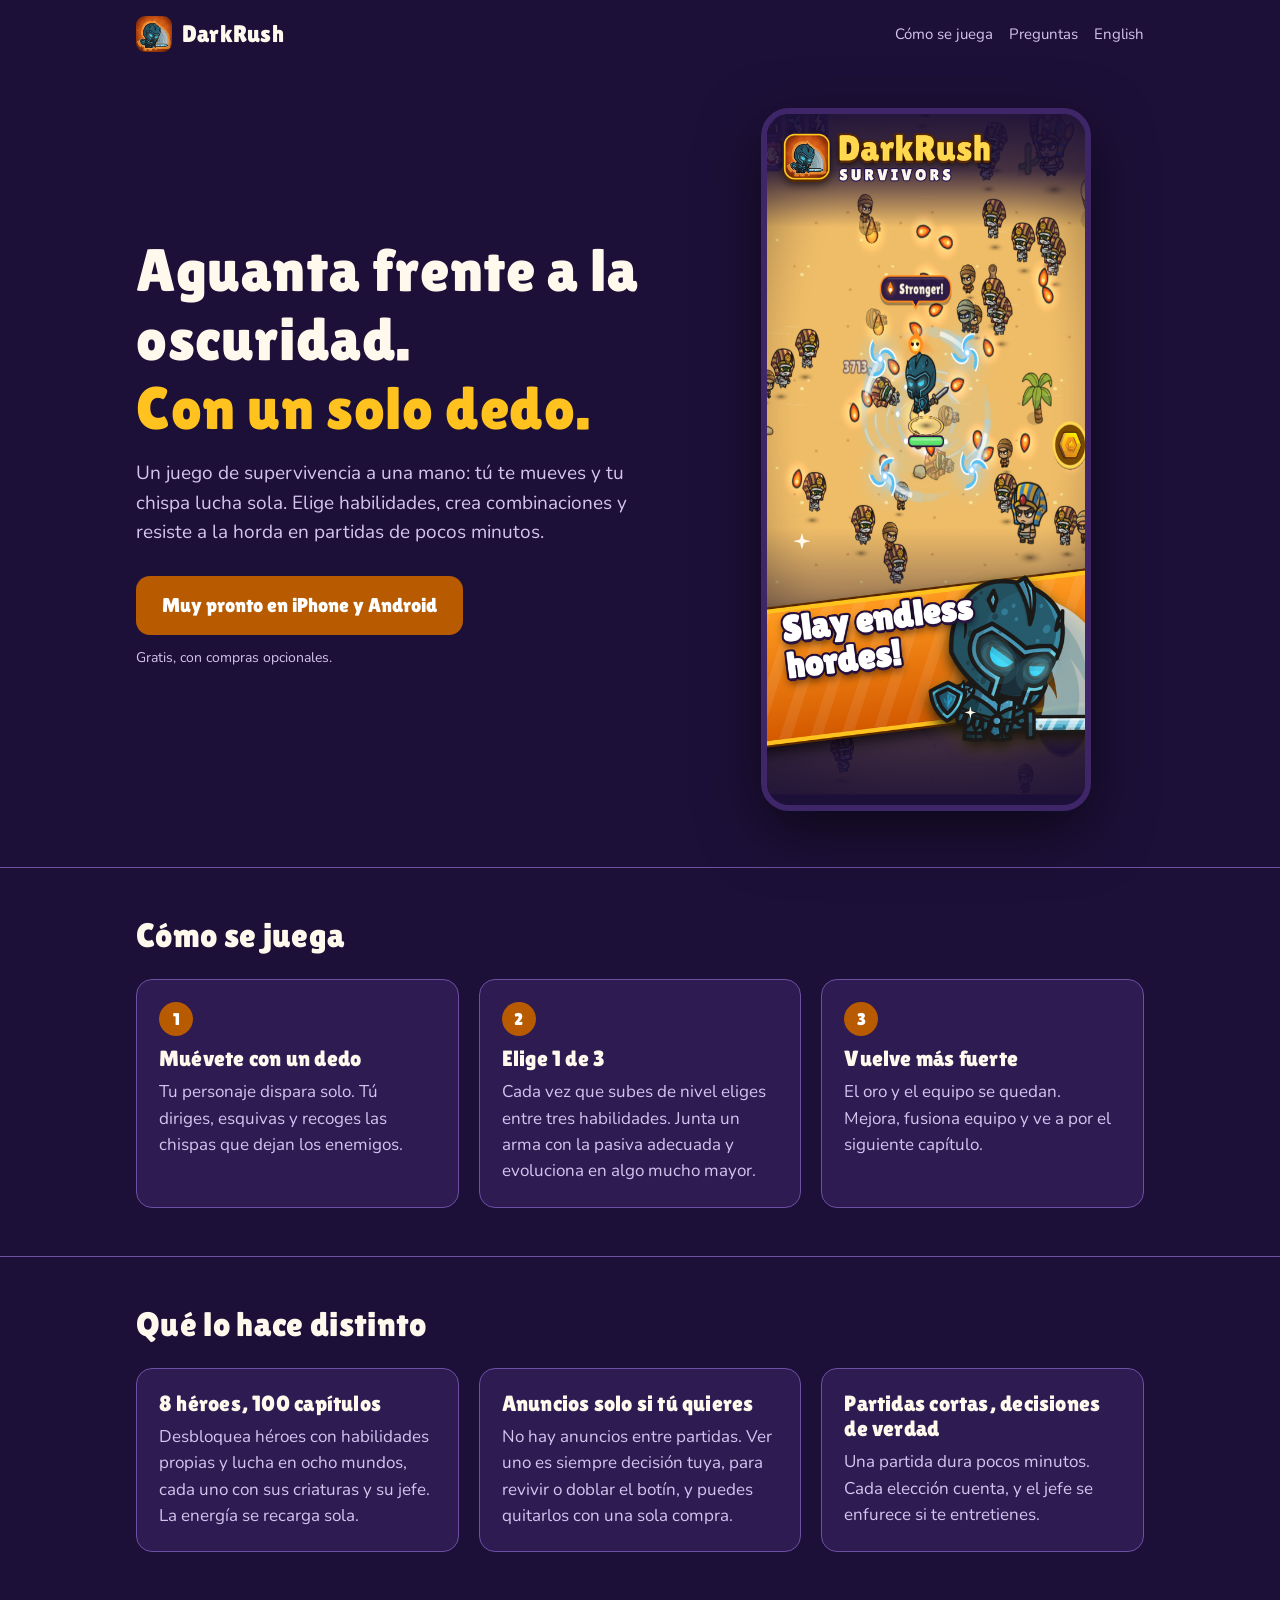
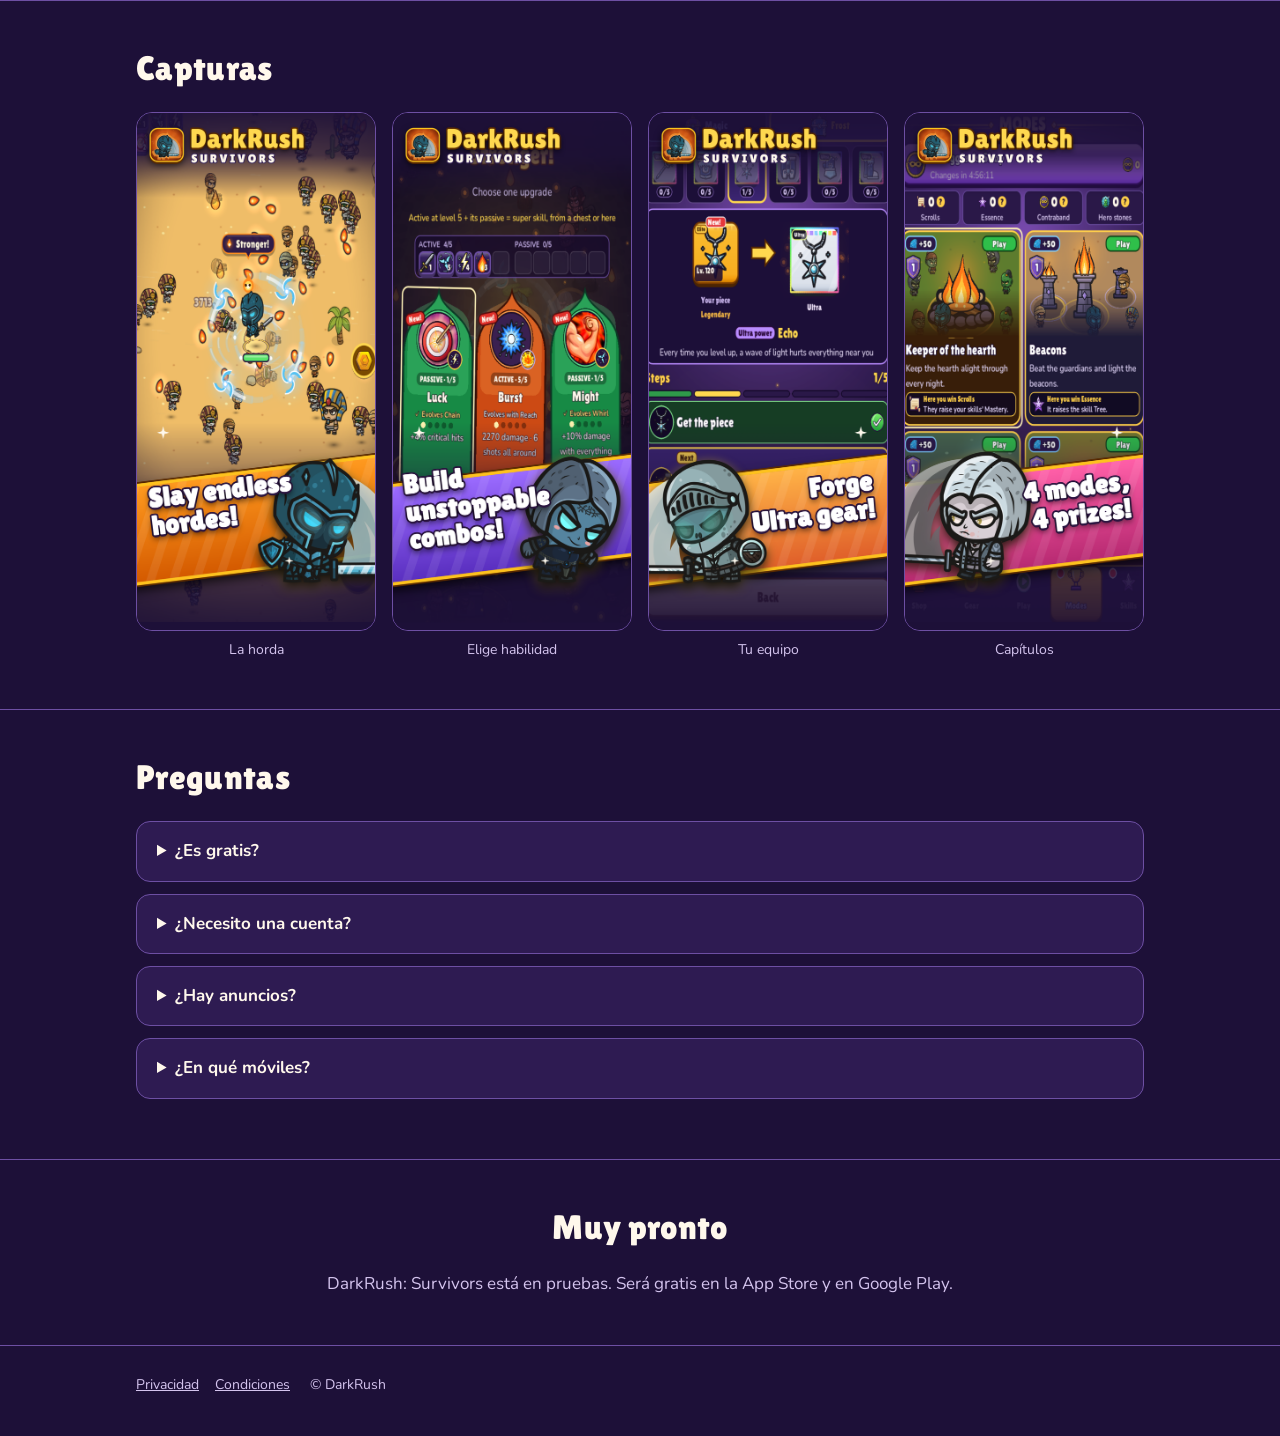
==== es/index.html @ 9c9f2707 "DarkRush: Survivors website: home, privacy policy and terms (English and Spanish), support contact." ====
<!doctype html>
<html lang="es">
<head>
<meta charset="utf-8">
<meta name="viewport" content="width=device-width, initial-scale=1">
<title>DarkRush: Survivors</title>
<meta name="description" content="Un juego de supervivencia a una mano. Esquiva, hazte más fuerte y resiste a la horda en 100 capítulos con 8 héroes por desbloquear.">
<meta name="theme-color" content="#1d1038">
<meta property="og:title" content="DarkRush: Survivors">
<meta property="og:description" content="Un juego de supervivencia a una mano. Esquiva, hazte más fuerte y resiste a la horda en 100 capítulos con 8 héroes por desbloquear.">
<link rel="icon" href="../img/icon-192.png">
<link rel="apple-touch-icon" href="../img/icon-192.png">
<link rel="preconnect" href="https://fonts.googleapis.com"><link rel="preconnect" href="https://fonts.gstatic.com" crossorigin><link href="https://fonts.googleapis.com/css2?family=Lilita+One&family=Nunito:wght@400;700&display=swap" rel="stylesheet">
<link rel="stylesheet" href="../style.css">
</head>
<body>
<header class="wrap top">
<a class="brand" href="index.html"><img src="../img/icon-192.png" alt="" width="36" height="36">DarkRush</a>
<nav><a class="hide-sm" href="index.html#how">Cómo se juega</a><a class="hide-sm" href="index.html#faq">Preguntas</a><a href="../index.html" lang="en">English</a></nav>
</header>
<main>
<div class="wrap hero">
  <div>
    <h1>Aguanta frente a la oscuridad.<br><em>Con un solo dedo.</em></h1>
    <p class="lead">Un juego de supervivencia a una mano: tú te mueves y tu chispa lucha sola. Elige habilidades, crea combinaciones y resiste a la horda en partidas de pocos minutos.</p>
    <a class="btn" href="#soon">Muy pronto en iPhone y Android</a>
    <p class="note">Gratis, con compras opcionales.</p>
  </div>
  <div class="phone"><img src="../img/run.png" alt="La horda" width="360" height="640"></div>
</div>
<section id="how"><div class="wrap"><h2>Cómo se juega</h2><div class="grid3"><div class="card"><span class=num>1</span><h3>Muévete con un dedo</h3><p>Tu personaje dispara solo. Tú diriges, esquivas y recoges las chispas que dejan los enemigos.</p></div><div class="card"><span class=num>2</span><h3>Elige 1 de 3</h3><p>Cada vez que subes de nivel eliges entre tres habilidades. Junta un arma con la pasiva adecuada y evoluciona en algo mucho mayor.</p></div><div class="card"><span class=num>3</span><h3>Vuelve más fuerte</h3><p>El oro y el equipo se quedan. Mejora, fusiona equipo y ve a por el siguiente capítulo.</p></div></div></div></section>
<section id="why"><div class="wrap"><h2>Qué lo hace distinto</h2><div class="grid3"><div class="card"><h3>8 héroes, 100 capítulos</h3><p>Desbloquea héroes con habilidades propias y lucha en ocho mundos, cada uno con sus criaturas y su jefe. La energía se recarga sola.</p></div><div class="card"><h3>Anuncios solo si tú quieres</h3><p>No hay anuncios entre partidas. Ver uno es siempre decisión tuya, para revivir o doblar el botín, y puedes quitarlos con una sola compra.</p></div><div class="card"><h3>Partidas cortas, decisiones de verdad</h3><p>Una partida dura pocos minutos. Cada elección cuenta, y el jefe se enfurece si te entretienes.</p></div></div></div></section>
<section id="shots"><div class="wrap"><h2>Capturas</h2><div class="shots"><figure><img src="../img/run.png" alt="La horda" loading="lazy" width="360" height="640"><figcaption>La horda</figcaption></figure><figure><img src="../img/skills.png" alt="Elige habilidad" loading="lazy" width="360" height="640"><figcaption>Elige habilidad</figcaption></figure><figure><img src="../img/gear.png" alt="Tu equipo" loading="lazy" width="360" height="640"><figcaption>Tu equipo</figcaption></figure><figure><img src="../img/lobby.png" alt="Capítulos" loading="lazy" width="360" height="640"><figcaption>Capítulos</figcaption></figure></div></div></section>
<section id="faq"><div class="wrap"><h2>Preguntas</h2><details><summary>¿Es gratis?</summary><p>Sí. Hay compras opcionales: gemas y una compra única que quita los anuncios.</p></details><details><summary>¿Necesito una cuenta?</summary><p>No. Tu progreso se guarda en el móvil, con una copia anónima. Puedes borrarlo desde Ajustes cuando quieras.</p></details><details><summary>¿Hay anuncios?</summary><p>Solo si decides ver uno, para revivir o doblar el botín. Entre partidas no salta nada.</p></details><details><summary>¿En qué móviles?</summary><p>iPhone (iOS 14 o posterior) y Android.</p></details></div></section>
<section id="soon" class="cta"><div class="wrap"><h2>Muy pronto</h2><p class="lead" style="margin:0 auto;color:var(--muted)">DarkRush: Survivors está en pruebas. Será gratis en la App Store y en Google Play.</p></div></section>
</main>
<footer><div class="wrap">
<a href="privacidad.html">Privacidad</a><a href="condiciones.html">Condiciones</a>
<span>© DarkRush</span>
</div></footer>
</body>
</html>
---- style.css ----
:root { --bg:#1d1038; --surface:#2e1b52; --raised:#3e2668; --border:#6d4fa3;
  --text:#fff8ec; --muted:#d4c4ee; --accent:#ffc21e; --accent-strong:#b85a00;
  --on-accent:#ffffff; --gold:#f5c84c; --focus:#fff1b8; }
* { box-sizing:border-box; }
html { -webkit-text-size-adjust:100%; }
body { margin:0; background:var(--bg); color:var(--text); font:17px/1.55 Nunito, system-ui, -apple-system, "Segoe UI", sans-serif; }
h1, h2, h3, .brand { font-family:"Lilita One", system-ui, sans-serif; font-weight:400; letter-spacing:.01em; line-height:1.15; }
a { color:var(--accent); }
a:focus-visible, .btn:focus-visible { outline:3px solid var(--focus); outline-offset:3px; }
.wrap { max-width:1040px; margin:0 auto; padding:0 16px; }
header.top { display:flex; align-items:center; justify-content:space-between; gap:16px; padding-top:16px; padding-bottom:16px; }
.brand { display:flex; align-items:center; gap:10px; font-size:24px; color:var(--text); text-decoration:none; }
.brand img { width:36px; height:36px; border-radius:9px; }
nav a { color:var(--muted); text-decoration:none; margin-left:16px; font-size:15px; }
.hero { display:grid; grid-template-columns:1.1fr .9fr; gap:40px; align-items:center; padding-top:40px; padding-bottom:56px; }
.hero h1 { font-size:clamp(36px, 6vw, 60px); margin:0 0 16px; }
.hero h1 em { color:var(--accent); font-style:normal; }
.hero p.lead { color:var(--muted); font-size:19px; margin:0 0 28px; max-width:34em; }
.btn { display:inline-block; background:var(--accent-strong); color:var(--on-accent); padding:14px 26px; border-radius:14px;
  font-family:"Lilita One", system-ui, sans-serif; font-size:20px; text-decoration:none; }
.note { color:var(--muted); font-size:14px; margin-top:12px; }
.phone { border-radius:28px; border:6px solid var(--raised); overflow:hidden; max-width:330px; margin:0 auto;
  box-shadow:0 20px 60px #0008; }
.phone img { display:block; width:100%; height:auto; }
section { padding:48px 0; border-top:1px solid var(--border); }
section h2 { font-size:34px; margin:0 0 24px; }
.grid3 { display:grid; grid-template-columns:repeat(3, 1fr); gap:20px; }
.card { background:var(--surface); border:1px solid var(--border); border-radius:16px; padding:22px; }
.card h3 { margin:0 0 8px; font-size:22px; }
.card p { margin:0; color:var(--muted); }
.num { display:inline-grid; place-items:center; width:34px; height:34px; border-radius:50%; background:var(--accent-strong);
  color:var(--on-accent); font-family:"Lilita One", sans-serif; margin-bottom:10px; }
.shots { display:grid; grid-template-columns:repeat(4, 1fr); gap:16px; }
.shots figure { margin:0; }
.shots img { width:100%; height:auto; border-radius:16px; border:1px solid var(--border); display:block; }
.shots figcaption { color:var(--muted); font-size:14px; margin-top:8px; text-align:center; }
details { background:var(--surface); border:1px solid var(--border); border-radius:14px; padding:16px 20px; margin-bottom:12px; }
summary { cursor:pointer; font-weight:700; }
details p { color:var(--muted); margin:10px 0 0; }
.cta { text-align:center; }
footer { border-top:1px solid var(--border); padding:28px 0 40px; color:var(--muted); font-size:14px; }
footer a { color:var(--muted); margin-right:16px; }
article.legal { max-width:760px; padding:24px 0 56px; margin:0; }
article.legal h1 { font-size:40px; }
article.legal h2 { font-size:26px; margin-top:36px; }
.table { overflow-x:auto; }
table { border-collapse:collapse; width:100%; font-size:15px; }
th, td { text-align:left; vertical-align:top; border-bottom:1px solid var(--border); padding:10px 8px; }
th { color:var(--muted); font-weight:700; }
.draft { background:#3a2a10; color:var(--gold); border-radius:10px; padding:10px 14px; font-size:14px; }
@media (max-width:760px) {
  .hero { grid-template-columns:1fr; padding-top:16px; }
  .grid3 { grid-template-columns:1fr; }
  .shots { grid-template-columns:repeat(2, 1fr); }
  nav a.hide-sm { display:none; }
}
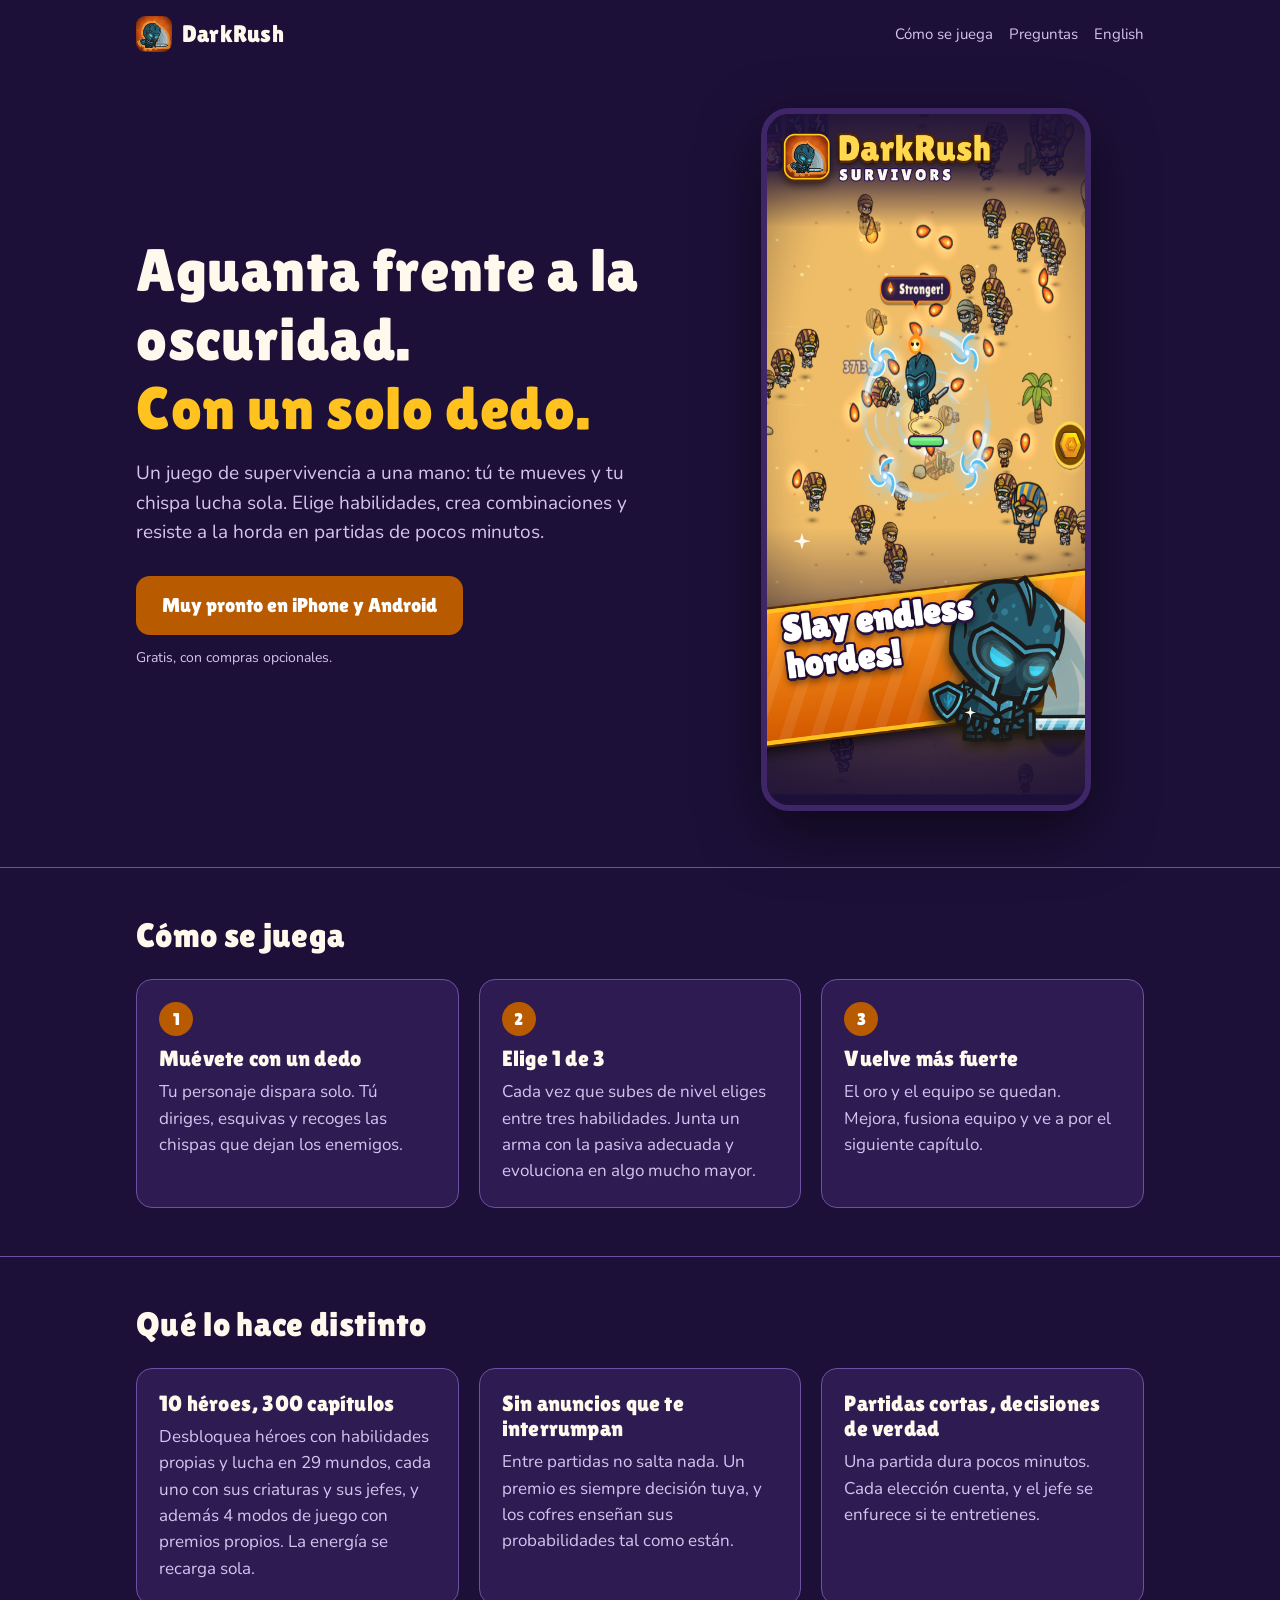
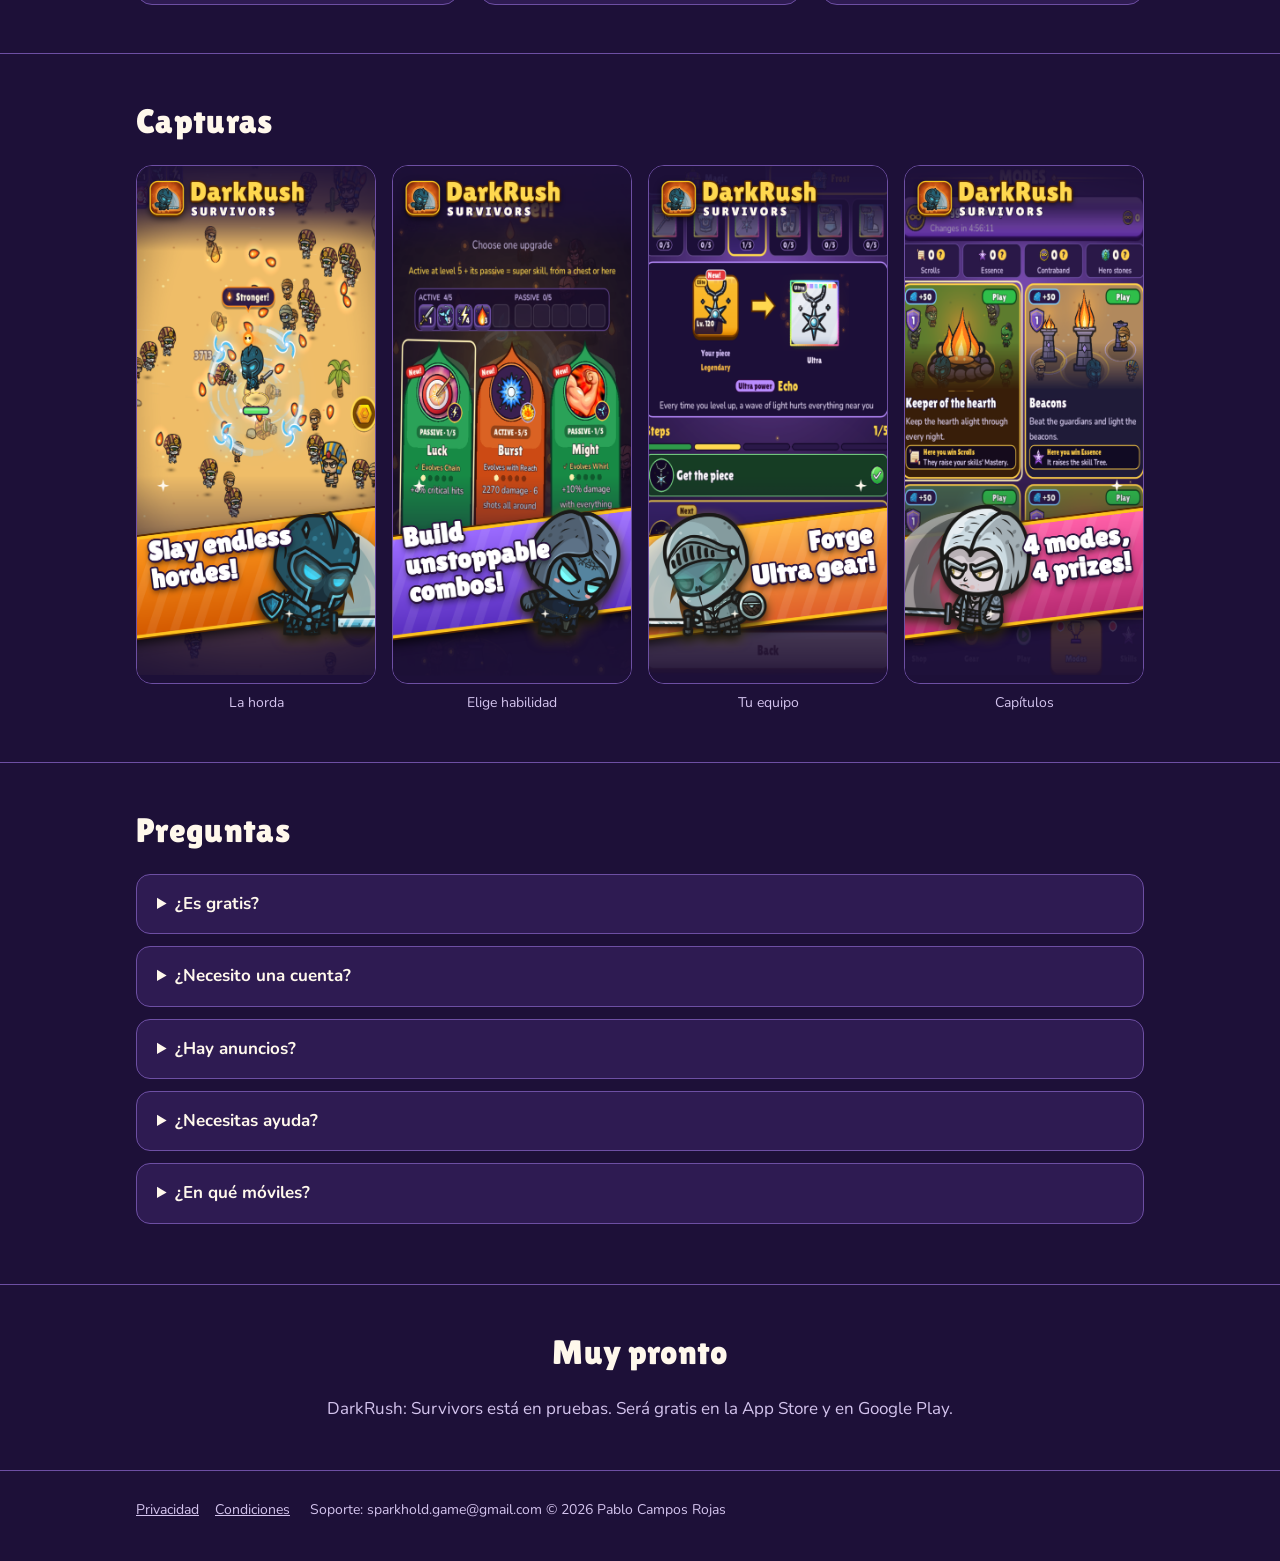
==== commit c8826d8d: "Website: current game, support contact." ====
--- a/es/index.html
+++ b/es/index.html
@@ -4,10 +4,10 @@
 <meta charset="utf-8">
 <meta name="viewport" content="width=device-width, initial-scale=1">
 <title>DarkRush: Survivors</title>
-<meta name="description" content="Un juego de supervivencia a una mano. Esquiva, hazte más fuerte y resiste a la horda en 100 capítulos con 8 héroes por desbloquear.">
+<meta name="description" content="Un juego de supervivencia contra la horda a una mano: 300 capítulos en 29 mundos, 4 modos de juego, 10 héroes y una forja propia.">
 <meta name="theme-color" content="#1d1038">
 <meta property="og:title" content="DarkRush: Survivors">
-<meta property="og:description" content="Un juego de supervivencia a una mano. Esquiva, hazte más fuerte y resiste a la horda en 100 capítulos con 8 héroes por desbloquear.">
+<meta property="og:description" content="Un juego de supervivencia contra la horda a una mano: 300 capítulos en 29 mundos, 4 modos de juego, 10 héroes y una forja propia.">
 <link rel="icon" href="../img/icon-192.png">
 <link rel="apple-touch-icon" href="../img/icon-192.png">
 <link rel="preconnect" href="https://fonts.googleapis.com"><link rel="preconnect" href="https://fonts.gstatic.com" crossorigin><link href="https://fonts.googleapis.com/css2?family=Lilita+One&family=Nunito:wght@400;700&display=swap" rel="stylesheet">
@@ -29,14 +29,15 @@
   <div class="phone"><img src="../img/run.png" alt="La horda" width="360" height="640"></div>
 </div>
 <section id="how"><div class="wrap"><h2>Cómo se juega</h2><div class="grid3"><div class="card"><span class=num>1</span><h3>Muévete con un dedo</h3><p>Tu personaje dispara solo. Tú diriges, esquivas y recoges las chispas que dejan los enemigos.</p></div><div class="card"><span class=num>2</span><h3>Elige 1 de 3</h3><p>Cada vez que subes de nivel eliges entre tres habilidades. Junta un arma con la pasiva adecuada y evoluciona en algo mucho mayor.</p></div><div class="card"><span class=num>3</span><h3>Vuelve más fuerte</h3><p>El oro y el equipo se quedan. Mejora, fusiona equipo y ve a por el siguiente capítulo.</p></div></div></div></section>
-<section id="why"><div class="wrap"><h2>Qué lo hace distinto</h2><div class="grid3"><div class="card"><h3>8 héroes, 100 capítulos</h3><p>Desbloquea héroes con habilidades propias y lucha en ocho mundos, cada uno con sus criaturas y su jefe. La energía se recarga sola.</p></div><div class="card"><h3>Anuncios solo si tú quieres</h3><p>No hay anuncios entre partidas. Ver uno es siempre decisión tuya, para revivir o doblar el botín, y puedes quitarlos con una sola compra.</p></div><div class="card"><h3>Partidas cortas, decisiones de verdad</h3><p>Una partida dura pocos minutos. Cada elección cuenta, y el jefe se enfurece si te entretienes.</p></div></div></div></section>
+<section id="why"><div class="wrap"><h2>Qué lo hace distinto</h2><div class="grid3"><div class="card"><h3>10 héroes, 300 capítulos</h3><p>Desbloquea héroes con habilidades propias y lucha en 29 mundos, cada uno con sus criaturas y sus jefes, y además 4 modos de juego con premios propios. La energía se recarga sola.</p></div><div class="card"><h3>Sin anuncios que te interrumpan</h3><p>Entre partidas no salta nada. Un premio es siempre decisión tuya, y los cofres enseñan sus probabilidades tal como están.</p></div><div class="card"><h3>Partidas cortas, decisiones de verdad</h3><p>Una partida dura pocos minutos. Cada elección cuenta, y el jefe se enfurece si te entretienes.</p></div></div></div></section>
 <section id="shots"><div class="wrap"><h2>Capturas</h2><div class="shots"><figure><img src="../img/run.png" alt="La horda" loading="lazy" width="360" height="640"><figcaption>La horda</figcaption></figure><figure><img src="../img/skills.png" alt="Elige habilidad" loading="lazy" width="360" height="640"><figcaption>Elige habilidad</figcaption></figure><figure><img src="../img/gear.png" alt="Tu equipo" loading="lazy" width="360" height="640"><figcaption>Tu equipo</figcaption></figure><figure><img src="../img/lobby.png" alt="Capítulos" loading="lazy" width="360" height="640"><figcaption>Capítulos</figcaption></figure></div></div></section>
-<section id="faq"><div class="wrap"><h2>Preguntas</h2><details><summary>¿Es gratis?</summary><p>Sí. Hay compras opcionales: gemas y una compra única que quita los anuncios.</p></details><details><summary>¿Necesito una cuenta?</summary><p>No. Tu progreso se guarda en el móvil, con una copia anónima. Puedes borrarlo desde Ajustes cuando quieras.</p></details><details><summary>¿Hay anuncios?</summary><p>Solo si decides ver uno, para revivir o doblar el botín. Entre partidas no salta nada.</p></details><details><summary>¿En qué móviles?</summary><p>iPhone (iOS 14 o posterior) y Android.</p></details></div></section>
+<section id="faq"><div class="wrap"><h2>Preguntas</h2><details><summary>¿Es gratis?</summary><p>Sí. Hay compras opcionales: gemas, el pase de temporada y algunos héroes.</p></details><details><summary>¿Necesito una cuenta?</summary><p>No. Tu progreso se guarda en el móvil, con una copia anónima. Puedes borrarlo desde Ajustes cuando quieras.</p></details><details><summary>¿Hay anuncios?</summary><p>No sale ningún anuncio solo. Si el juego te ofrece un premio por ver uno, es siempre decisión tuya.</p></details><details><summary>¿Necesitas ayuda?</summary><p>Escríbenos a sparkhold.game@gmail.com y te responderemos. También puedes avisar de un problema desde el juego: Ajustes, Reportar problemas.</p></details><details><summary>¿En qué móviles?</summary><p>iPhone (iOS 14 o posterior) y Android.</p></details></div></section>
 <section id="soon" class="cta"><div class="wrap"><h2>Muy pronto</h2><p class="lead" style="margin:0 auto;color:var(--muted)">DarkRush: Survivors está en pruebas. Será gratis en la App Store y en Google Play.</p></div></section>
 </main>
 <footer><div class="wrap">
 <a href="privacidad.html">Privacidad</a><a href="condiciones.html">Condiciones</a>
-<span>© DarkRush</span>
+<span>Soporte: sparkhold.game@gmail.com</span>
+<span>© 2026 Pablo Campos Rojas</span>
 </div></footer>
 </body>
 </html>
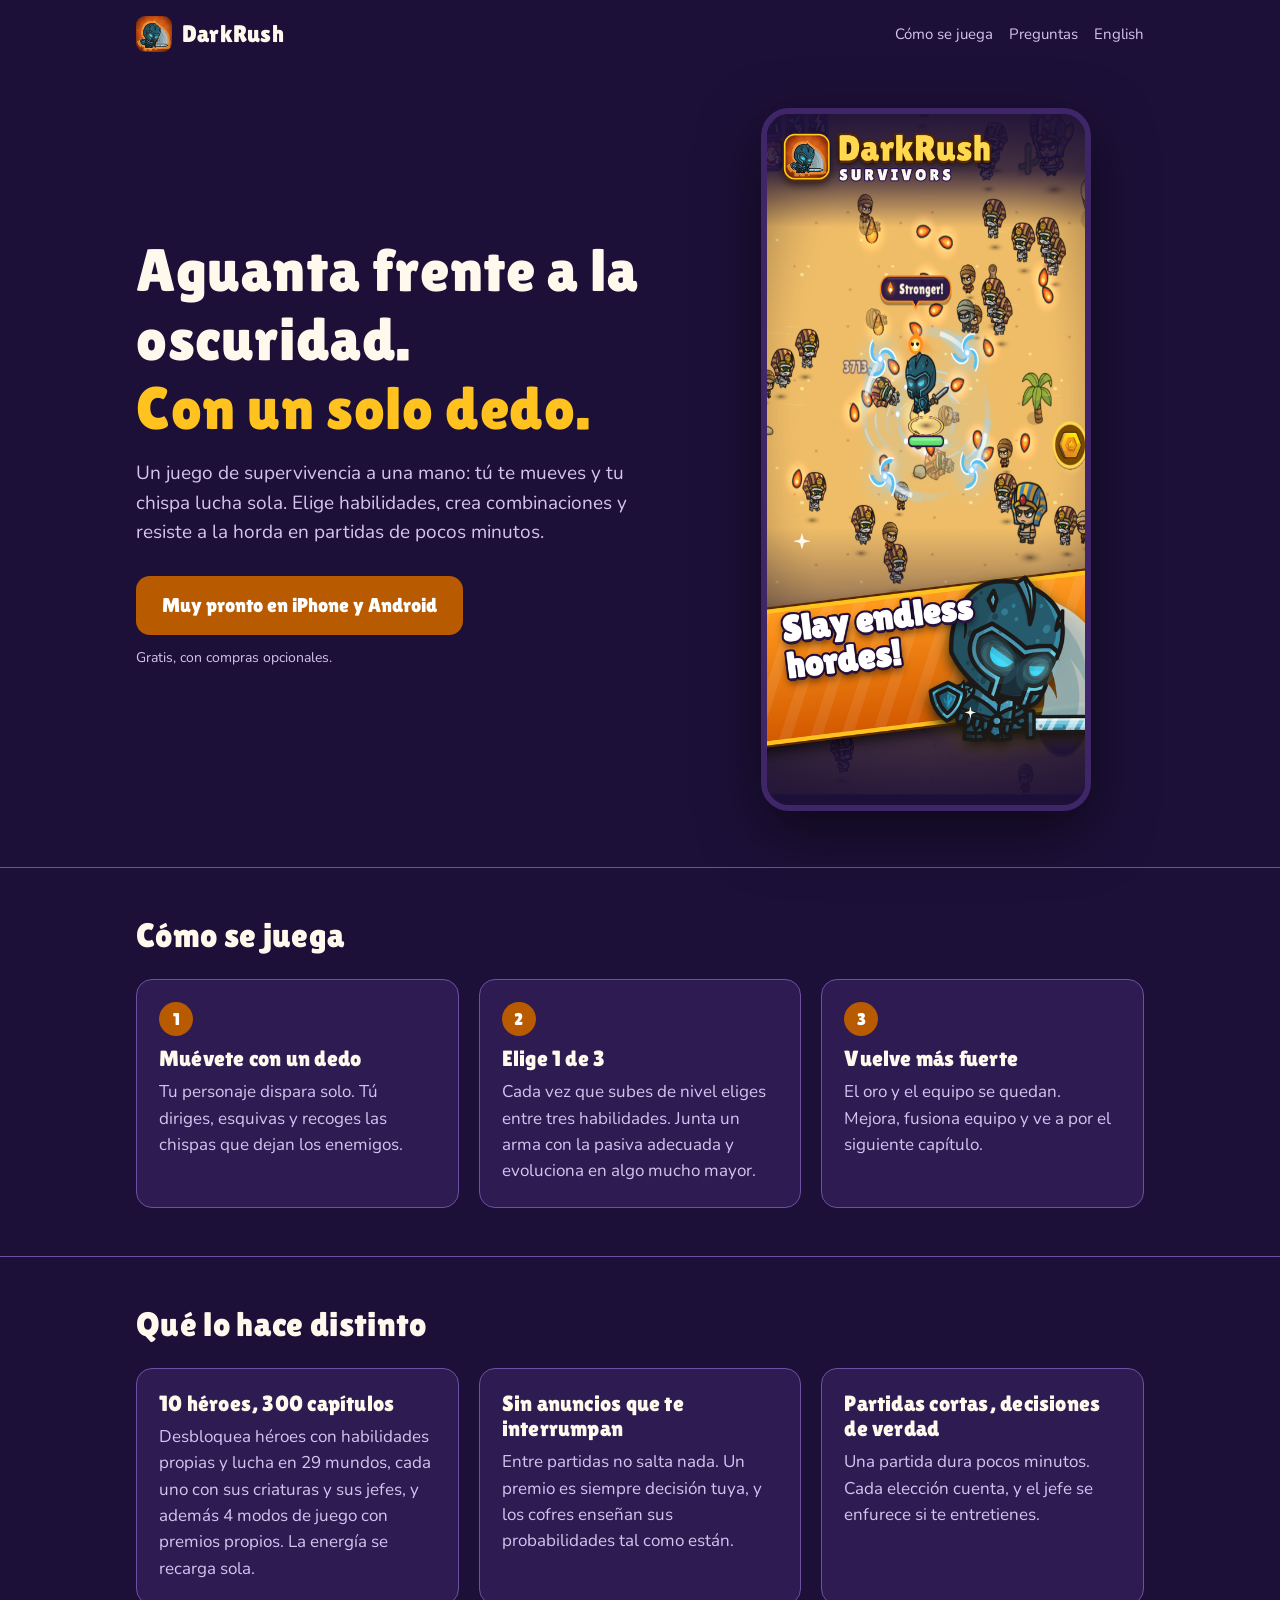
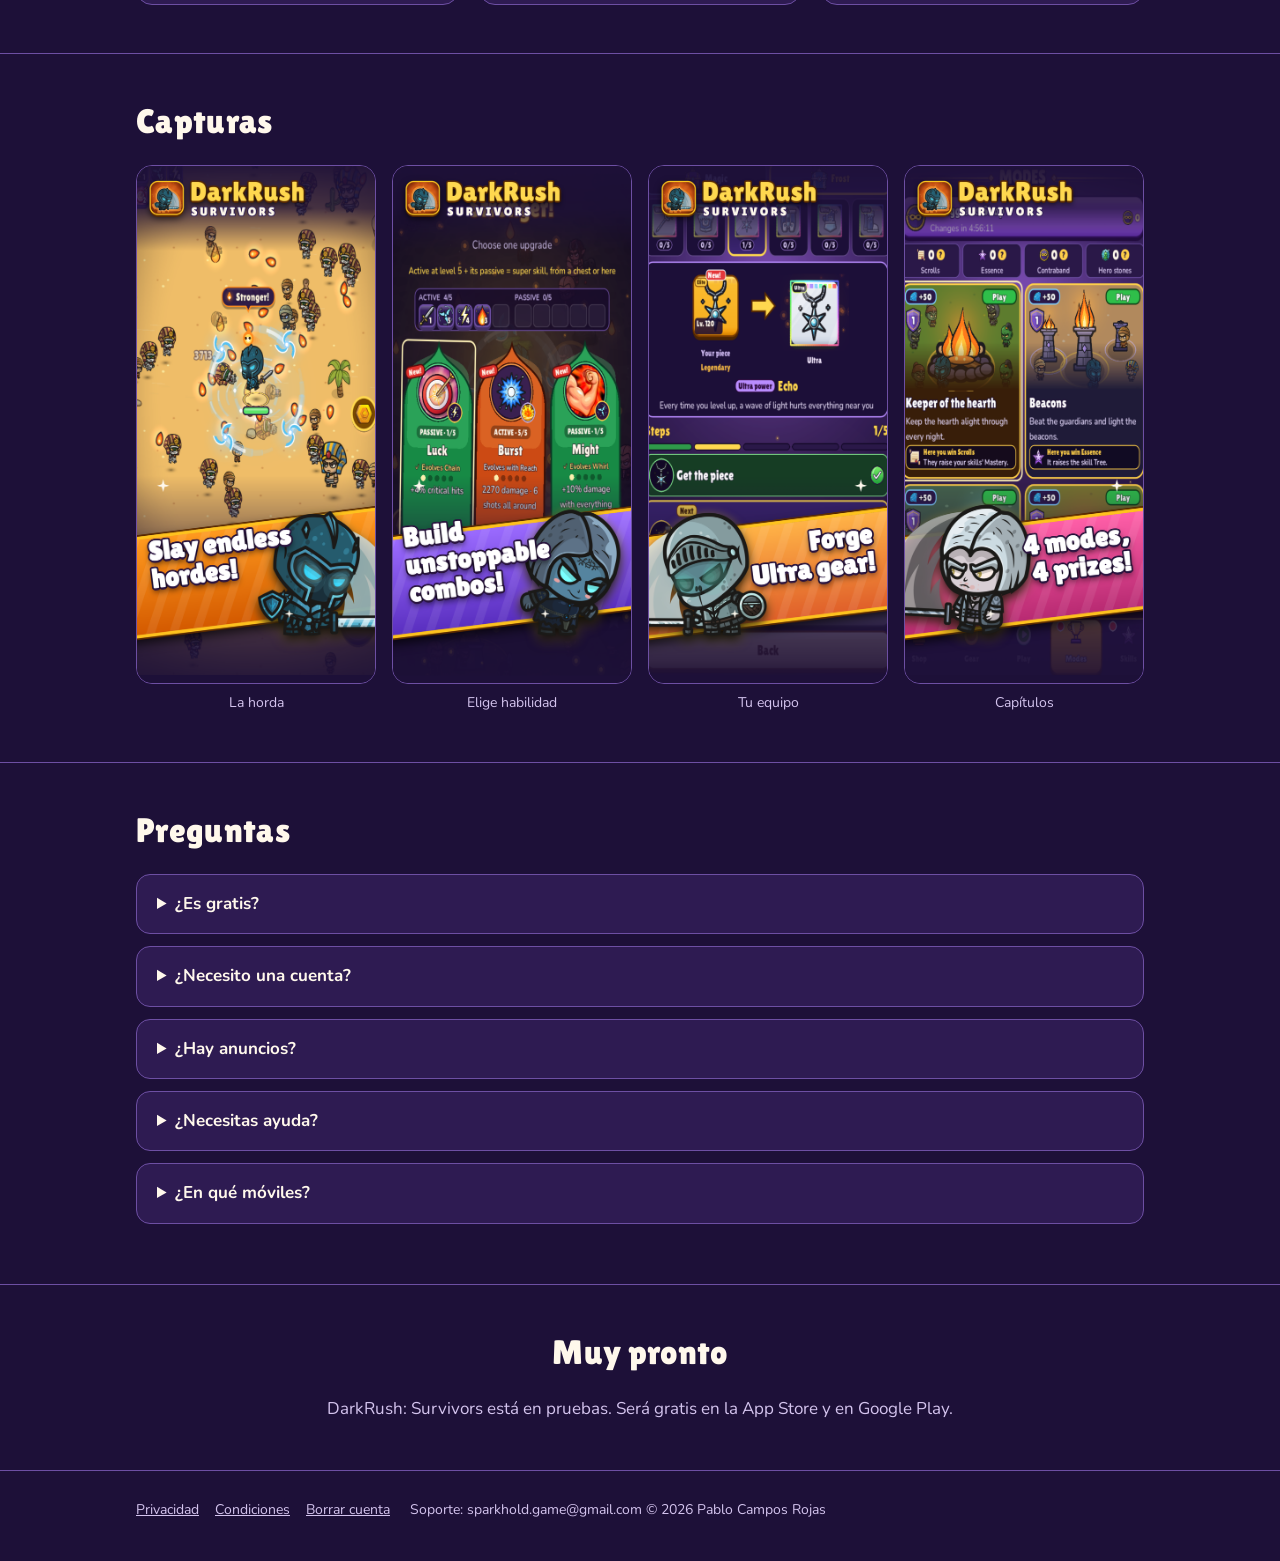
==== commit cbaa46e6: "Account deletion page (English and Spanish), linked from every footer." ====
--- a/es/index.html
+++ b/es/index.html
@@ -35,7 +35,7 @@
 <section id="soon" class="cta"><div class="wrap"><h2>Muy pronto</h2><p class="lead" style="margin:0 auto;color:var(--muted)">DarkRush: Survivors está en pruebas. Será gratis en la App Store y en Google Play.</p></div></section>
 </main>
 <footer><div class="wrap">
-<a href="privacidad.html">Privacidad</a><a href="condiciones.html">Condiciones</a>
+<a href="privacidad.html">Privacidad</a><a href="condiciones.html">Condiciones</a><a href="borrar-cuenta.html">Borrar cuenta</a>
 <span>Soporte: sparkhold.game@gmail.com</span>
 <span>© 2026 Pablo Campos Rojas</span>
 </div></footer>
